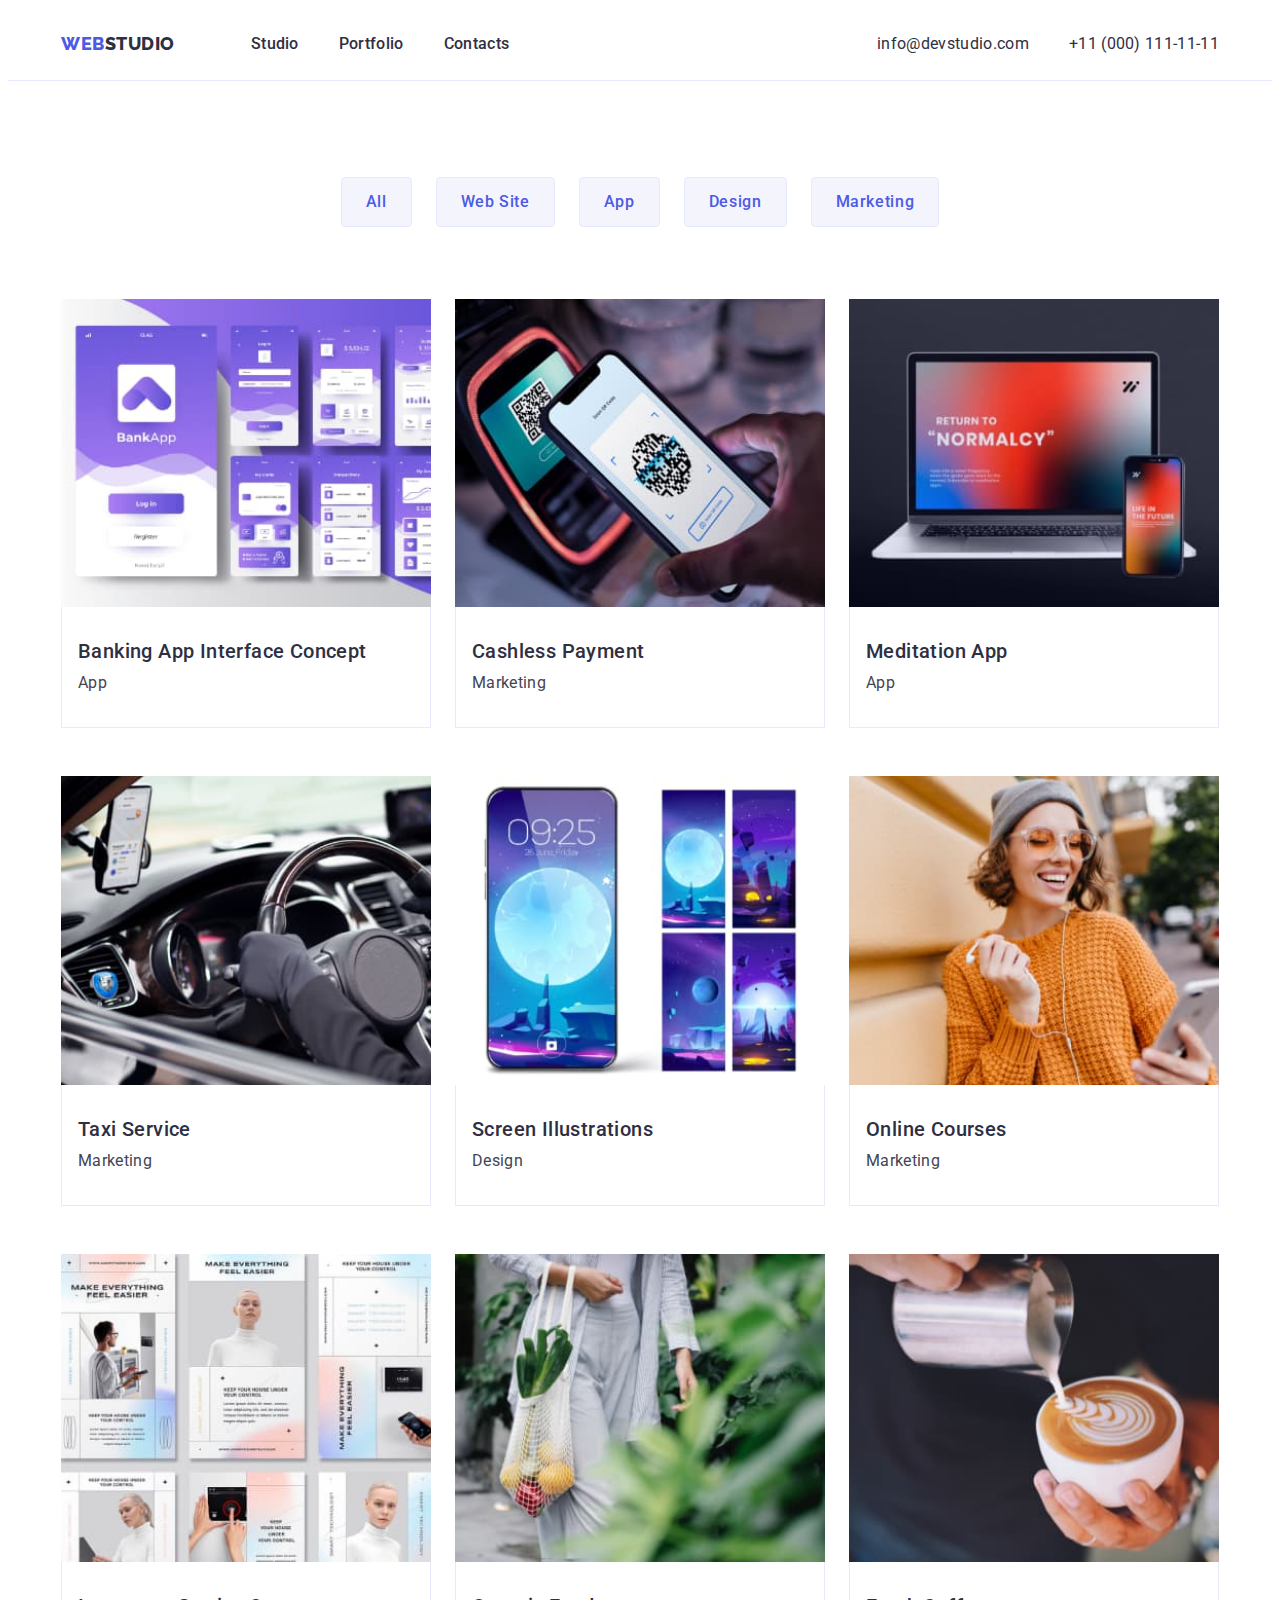
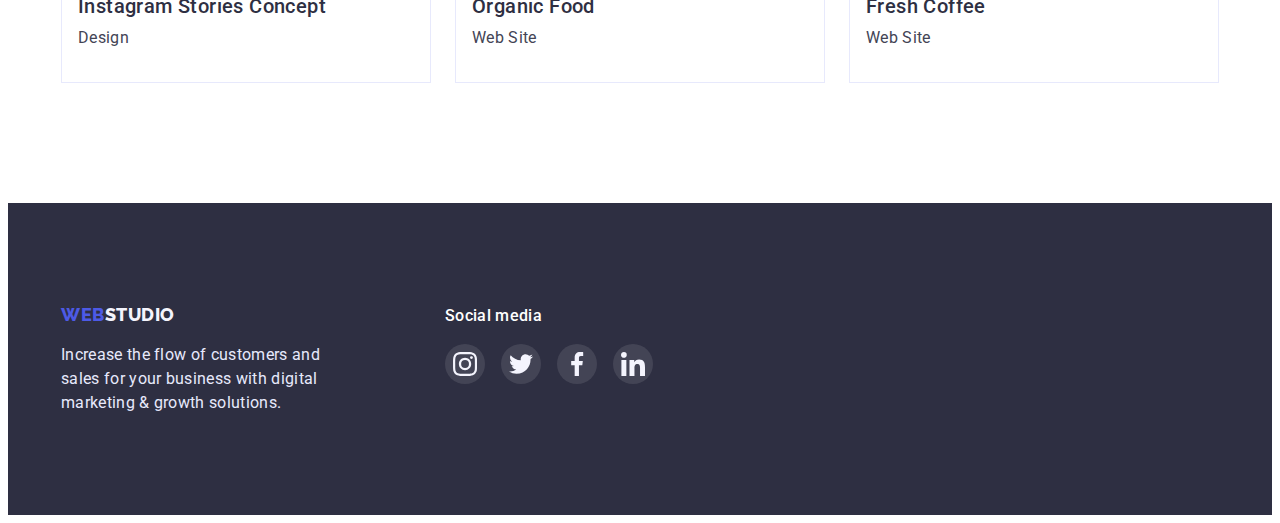
==== portfolio.html @ 4c7a58b6 "Initial commit" ====
<!DOCTYPE html>
<html lang="en">
  <head>
    <meta charset="UTF-8" />
    <meta http-equiv="X-UA-Compatible" content="IE=edge" />
    <meta name="viewport" content="width=device-width, initial-scale=1.0" />
    <title>Portfolio</title>
    <link
      href="https://fonts.googleapis.com/css2?family=Raleway:wght@800&family=Roboto:wght@400;500;700;900&display=swap"
      rel="stylesheet"
    />
    <link rel="stylesheet" href="css/styles.css" />
  </head>
  <body>
    <!--шапка-->
    <header class="page-header">
      <div class="container main-header">
        <nav class="navigation">
          <a class="logo" href="./index.html">
            Web<span class="logo-frst">Studio</span>
          </a>
          <ul class="site-nav list">
            <li class="item"><a href="./index.html" class="link">Studio</a></li>
            <li class="item">
              <a href="./portfolio.html" class="link">Portfolio</a>
            </li>
            <li class="item"><a href="" class="link">Contacts</a></li>
          </ul>
        </nav>
        <address>
          <ul class="inf-nav list">
            <li class="inf-list">
              <a class="nav-link" href="mailto:info@devstudio.com"
                >info@devstudio.com</a
              >
            </li>
            <li class="inf-list">
              <a class="nav-link" href="tel:+110001111111"
                >+11 (000) 111-11-11</a
              >
            </li>
          </ul>
        </address>
      </div>
    </header>

    <main>
      <!--кнопульки-->
      <section class="services">
        <div class="container">
          <h1 class="hidden">Portfolio</h1>
          <ul class="but-portf list">
            <li><button class="button-main" type="button">All</button></li>
            <li><button class="button-main" type="button">Web Site</button></li>
            <li><button class="button-main" type="button">App</button></li>
            <li><button class="button-main" type="button">Design</button></li>
            <li>
              <button class="button-main" type="button">Marketing</button>
            </li>
          </ul>
          <h2 class="services-title hidden">Services</h2>
          <ul class="services-list list">
            <li class="services-item">
              <a class="services-link" href="">
                <div class="services-item-box">
                  <img
                    src="./images/img21.jpg"
                    alt="App Interface"
                    width="360"
                    height="300"
                  />
                  <div class="services-item-wrap">
                    <h3>Banking App Interface Concept</h3>
                    <p>App</p>
                  </div>
                </div>
              </a>
            </li>
            <li class="services-item">
              <a class="services-link" href="">
                <div class="services-item-box">
                  <img
                    src="./images/img22.jpg"
                    alt="contactless payment"
                    width="360"
                    height="300"
                  />
                  <div class="services-item-wrap">
                    <h3>Cashless Payment</h3>
                    <p>Marketing</p>
                  </div>
                </div>
              </a>
            </li>
            <li class="services-item">
              <a class="services-link" href="">
                <div class="services-item-box">
                  <img
                    src="./images/img23.jpg"
                    alt="Lapptop and phone"
                    width="360"
                    height="300"
                  />
                  <div class="services-item-wrap">
                    <h3>Meditation App</h3>
                    <p>App</p>
                  </div>
                </div>
              </a>
            </li>
            <li class="services-item">
              <a class="services-link" href="">
                <div class="services-item-box">
                  <img
                    src="./images/img24.jpg"
                    alt="Taxi app"
                    width="360"
                    height="300"
                  />
                  <div class="services-item-wrap">
                    <h3>Taxi Service</h3>
                    <p>Marketing</p>
                  </div>
                </div>
              </a>
            </li>
            <li class="services-item">
              <a class="services-link" href="">
                <div class="services-item-box">
                  <img
                    src="./images/img25.jpg"
                    alt="Wallpapers"
                    width="360"
                    height="300"
                  />
                  <div class="services-item-wrap">
                    <h3>Screen Illustrations</h3>
                    <p>Design</p>
                  </div>
                </div>
              </a>
            </li>
            <li class="services-item">
              <a class="services-link" href="">
                <div class="services-item-box">
                  <img
                    src="./images/img26.jpg"
                    alt="Woman and phone"
                    width="360"
                    height="300"
                  />
                  <div class="services-item-wrap">
                    <h3>Online Courses</h3>
                    <p>Marketing</p>
                  </div>
                </div>
              </a>
            </li>
            <li class="services-item">
              <a class="services-link" href="">
                <div class="services-item-box">
                  <img
                    src="./images/img27.jpg"
                    alt="Instagram stories"
                    width="360"
                    height="300"
                  />
                  <div class="services-item-wrap">
                    <h3>Instagram Stories Concept</h3>
                    <p>Design</p>
                  </div>
                </div>
              </a>
            </li>
            <li class="services-item">
              <a class="services-link" href="">
                <div class="services-item-box">
                  <img
                    src="./images/img28.jpg"
                    alt="Purchase"
                    width="360"
                    height="300"
                  />
                  <div class="services-item-wrap">
                    <h3>Organic Food</h3>
                    <p>Web Site</p>
                  </div>
                </div>
              </a>
            </li>
            <li class="services-item">
              <a class="services-link" href="">
                <div class="services-item-box">
                  <img
                    src="./images/img29.jpg"
                    alt="Barista making coffee"
                    width="360"
                    height="300"
                  />
                  <div class="services-item-wrap">
                    <h3>Fresh Coffee</h3>
                    <p>Web Site</p>
                  </div>
                </div>
              </a>
            </li>
          </ul>
        </div>
      </section>
    </main>
    <!--footer-->
    <footer class="foot">
      <div class="container foot-container">
        <div class="logo-footer">
          <a class="logo" href="./index.html">
            Web<span class="logo-scnd">Studio</span>
          </a>
          <p class="last">
            Increase the flow of customers and sales for your business with
            digital marketing & growth solutions.
          </p>
        </div>
        <div class="footer-social">
          <p class="footer-title-soc">Social media</p>
          <ul class="footer-list-soc list">
            <li class="footer-soc-item">
              <a href="" class="footer-soc-link">
                <svg class="footer-soc-icon" width="24" height="24">
                  <use href="./images/icons.svg#icon-instagram"></use>
                </svg>
              </a>
            </li>
            <li class="footer-soc-item">
              <a href="" class="footer-soc-link">
                <svg class="footer-soc-icon" width="24" height="24">
                  <use href="./images/icons.svg#icon-twitter"></use>
                </svg>
              </a>
            </li>
            <li class="footer-soc-item">
              <a href="" class="footer-soc-link">
                <svg class="footer-soc-icon" width="24" height="24">
                  <use href="./images/icons.svg#icon-facebook"></use>
                </svg>
              </a>
            </li>
            <li class="footer-soc-item">
              <a href="" class="footer-soc-link">
                <svg class="footer-soc-icon" width="24" height="24">
                  <use href="./images/icons.svg#icon-linkedin"></use>
                </svg>
              </a>
            </li>
          </ul>
        </div>
      </div>
    </footer>
  </body>
</html>
---- css/styles.css ----
:root {
    --primary-text-color: #2E2F42; 
    --title-text-color: #434455;
    --aacent-color: #4D5AE5;
    --logo-seclast-color: #F4F4FD;
    --footer-text-color: #E7E9FC;
    --order-button-color: #FFFFFF;
    --hover-focus-color: #404BBF; 
    --l-grad: linear-gradient( rgba(46, 47, 66, 0.7), rgba(46, 47, 66, 0.7) 100% );
    --logo-cust: #8E8F99;
    --logo-dark-hover: #31D0AA;
}

body {
    font-family: 'Roboto', sans-serif;
    color:  var(--primary-text-color);
    background-color: white;
}
/*Цвет основного теста #2E2F42*/
/*Цвет вторичный теста #434455*/
/*лого #4D5AE5 и #2E2F42(верх)/#F4F4FD(низ)*/
/*белый #FFFFFF*/
/*подвал абзац #E7E9FC*/
.list {
    list-style: none;
    padding: 0;
    margin: 0;
}
.hidden {
  position: absolute;
  width: 1px;
  height: 1px;
  margin: -1px;
  border: 0;
  padding: 0;
  white-space: nowrap;
  clip-path: inset(100%);
  clip: rect(0 0 0 0);
  overflow: hidden;
}
a {
text-decoration: none;
}
/*------------logo----------*/
.logo {
font-family: 'Raleway', sans-serif;
font-weight: 800;
font-size: 18px;
line-height: 1.33;
letter-spacing: 0.03em;
text-transform: uppercase;
color: var(--aacent-color);
display: block;
}
.logo-frst {
    color: var(--primary-text-color);
}

.logo:hover,
.logo:focus {
    color: var(--hover-focus-color);
}
.logo-frst:hover,
.logo-frst:focus {
    color: var(--hover-focus-color);
}
.logo-scnd {
    color: var(--logo-seclast-color);
}
.logo-scnd:hover,
.logo-scnd:focus {
    color: var(--hover-focus-color);
}
/*------------header--------------------*/
.page-header {
border-bottom: 1px solid #E7E9FC;
}
.main-header {
display: flex;
align-items: center;
justify-content: space-between;

}
.navigation  {
    display: flex;
    align-items: center;
    
}

.site-nav {
display: flex;
margin-left: 76px;
}

.site-nav .link {

    font-weight: 500;
        font-size: 16px;
        line-height: 1.5;
        letter-spacing: 0.02em;
        color: var(--primary-text-color);
        display: block;
        padding-top: 24px;
        padding-bottom: 24px;
}
.site-nav .link:hover,
.site-nav .link:focus {
    color: var(--hover-focus-color);
}

.site-nav .item {
    margin-right: 40px;
}

.site-nav .item:last-child {
    margin-right: 0;
}

.inf-nav {
    display: flex;
    margin-left: auto;
}

.inf-nav .inf-list + .inf-list {
    margin-left: 40px;
}

.inf-nav .nav-link {
    color: var(--primary-text-color);
    font-style: normal;
    font-size: 16px;
        line-height: 1.5;
        letter-spacing: 0.02em;
}
.inf-nav .nav-link:hover,
.inf-nav .nav-link:focus {
    color: var(--hover-focus-color);
}


/*------------studio-------------------*/

.hero {

    text-align: center;
    
    margin-left: auto;
    margin-right: auto;

    padding-bottom: 188px;
        padding-top: 188px;
    
        height: 600px;
        max-width: 1440px;
    
        margin-left: auto;
        margin-right: auto;
    
        background-image: var(--l-grad), url('../images/hero.jpg'), url('../images/Dark-bg\ \(1\).jpg');
        background-color: var(--primary-text-color);
        background-size: cover;
        background-repeat: no-repeat;
        background-position: center;
    
        box-shadow: 0 4px 4px rgb(0 0 0 / 25%);
}


.hero-title {
font-weight: 700;
font-size: 56px;
line-height: 1.07;
letter-spacing: 0.02em;
color: var(--order-button-color);

padding-bottom: 0;

margin-top: 0;
margin-bottom: 48px;
margin-left: auto;
margin-right: auto;

width: 496px;

text-align: center;
}

/*преимущества*/
.features {
   padding-top: 120px;
    padding-bottom: 120px;
}

.features-list {
    display: flex;
}
.features-list .title,
 .services h3 {
    color: var(--primary-text-color);
font-weight: 500;
font-size: 20px;
line-height: 1.2;
letter-spacing: 0.02em;

margin-top: 0;
margin-bottom: 8px;
}


.features-list .part,
.services p {
font-size: 16px;
line-height: 1.5;
letter-spacing: 0.02em;
    color: var(--title-text-color);

    margin-top: 0;
    margin-bottom: 0;
   
}

.features .features-item+.features-item {
    margin-left: 24px;
}
.features-item:last-child {
    margin-right: 0;
}

.features-icon-area {
display: flex;
    justify-content: center;
    align-items: center;
    width: 264px;
    height: 112px;
    border-radius: 4px;
    background-color: var(--logo-seclast-color);
    margin-bottom: 8px;
}
.features-item-icon {
width: 60px;
height: 64px;
}



.functions { 
  
   padding-bottom: 120px;
   padding-top: 0;
}

.functions-list {
    display: flex;
    flex-wrap: wrap;
    column-gap: 24px;
}


.functions-list  li {
flex-basis: calc((100% - 48px) / 3);

}


.functions-title {
font-weight: 700;
font-size: 36px;
line-height: 1.11;
letter-spacing: 0.02em;
text-transform: capitalize;
text-align: center;

margin-top: 0; 
margin-bottom: 72px;
}

.functions-list img {
    display: block; 
    max-width: 100%;
    height: auto;
}
.team {
    background-color: var(--logo-seclast-color);
    padding-top: 120px;
    padding-bottom: 120px;
}

.team-title {
font-weight: 700;
    font-size: 36px;
    line-height: 1.11;
    letter-spacing: 0.02em;
    text-transform: capitalize;
    text-align: center;

    margin-top: 0;
    margin-bottom: 72px;
}
.team-cards {
   display: flex;
column-gap: 24px;
}

.cards {

    background-color: var(--order-button-color);
    flex-basis: calc((100% - 72px) / 4);
    box-shadow: 0px 1px 6px rgb(46 47 66 / 8%), 0px 1px 1px rgb(46 47 66 / 16%), 0px 2px 1px rgb(46 47 66 / 8%);
    border-radius: 0px 0px 4px 4px;
}


.card-frame {
    border: 1px solid var(--cornflower);
    border-top: hidden;
    border-radius: 0px 0px 4px 4px;
    padding: 32px 16px; 
}

.team-name {
    font-weight: 500;
        font-size: 20px;
        line-height: 1.2;
        letter-spacing: 0.02em;

        margin-bottom: 8px;
        margin-top: 0;
        text-align: center;
}

.team-prof {
    font-size: 16px;
        line-height: 1.5;
        letter-spacing: 0.02em;
        color: #434455; 

        margin-top: 0;
        margin-bottom: 8px;
        text-align: center;
        
}

.team-soc-list {
display: flex;
justify-content: center;
gap: 24px;

}

.team-soc-item {
width: 40px;
height: 40px;
}

.team-soc-link {
width: 100%;
height: 100%;
border-radius: 50%;
display: flex;
justify-content: center;
align-items: center;
background-color: var(--aacent-color);
}

.team-soc-link:is(:hover, :focus) {
    background-color: var(--hover-focus-color);
}

.team-soc-icon {
    fill: #F4F4FD;

}

.customers {
    padding-top: 130px;
    padding-bottom: 120px;
}

.customer-title {
    margin-top: 0;
        margin-bottom: 72px;
        color: var(--primary-text-color);
        font-weight: 700;
        font-size: 36px;
        line-height: 1.11;
        text-align: center;
        letter-spacing: 0.02em;
        text-transform: capitalize;
}

.customer-list {
    display: flex;
    justify-content: center;
    align-items: center;
    gap: 24px;
}

.customer-item {
width: 168px;
height: 88px;
}

.customer-list-icon {
    width: 100%;
    height: 100%;
   
    border: 1px solid var(--logo-cust);
    border-radius: 4px;

    display: flex;
    justify-content: center;
    align-items: center;
    color: var(--logo-cust);
}

.customer-icon {
fill: currentColor;
}

.customer-list-icon:is(:hover, :focus) {
    border-color: var(--hover-focus-color);
    color: var(--hover-focus-color);
}

/*button*/
.button {
    font-family: 'Roboto', sans-serif;
    color: var(--order-button-color);
    background-color: var(--aacent-color);
font-weight: 500;
font-size: 16px;
line-height: 1.5;
letter-spacing: 0.04em;
cursor: pointer;

border: none;
border-radius: 4px;
padding: 16px 32px;

}
.button:hover,
.button:focus {
    background-color: var(--hover-focus-color);
}
.button-active {
    font-family: 'Roboto', sans-serif;
    font-weight: 500;
        font-size: 16px;
        line-height: 1.5;
        letter-spacing: 0.04em;
        color: var(--order-button-color);
        background: var(--aacent-color);
        box-shadow: 0px 3px 1px rgba(0, 0, 0, 0.1), 0px 2px 1px rgba(0, 0, 0, 0.08), 0px 2px 2px rgba(0, 0, 0, 0.12);
            border-radius: 4px;
            cursor: pointer;
}
.button-main {
    font-family: 'Roboto', sans-serif;
    font-weight: 500;
        font-size: 16px;
        line-height: 1.5;
        letter-spacing: 0.04em;
        color: var(--aacent-color);
        background: var(--logo-seclast-color);
        cursor: pointer;
        text-align: center;
        padding: 12px 24px;  

         border: 1px solid #E7E9FC;
border-radius: 4px;
}

.button-main:hover,
.button-main:focus {
    color: var(--order-button-color);
    background-color: var(--aacent-color);
    box-shadow: 0px 3px 1px rgba(0, 0, 0, 0.1), 0px 2px 1px rgba(0, 0, 0, 0.08), 0px 2px 2px rgba(0, 0, 0, 0.12);
    border-radius: 4px;
}
/* ----------------footer---------------------------*/
.last {
    font-size: 16px;
        line-height: 1.5;
        letter-spacing: 0.02em;
        color: var(--footer-text-color);

       margin-bottom: 0;
       margin-top: 16;
       width: 264px;
       
}
.logo-footer {
   padding-top: 0;
    padding-bottom: 0;
   
}
.foot {
    background: var(--primary-text-color);
    padding-top: 100px;
    padding-bottom: 100px;
    
}
.container {
    margin-left: auto;
    margin-right: auto;
    width: 1158px;
    padding-left: 15px;
    padding-right: 15px;

}

.foot-container {
    display: flex;
   align-items: baseline;
}
.footer-social {
  
    margin-left: 120px;
}

.footer-title-soc {
    margin: 0 0 16px 0;
    font-weight: 500;
    font-size: 16px;
    color: var(--order-button-color);
    line-height: 1.5;
    letter-spacing: 0.02em;
}

.footer-list-soc {
    display: flex;
    gap: 16px;
}

.footer-soc-link {
    display: flex;
    justify-content: center;
    align-items: center;
    width: 40px;
    height: 40px;
    padding: 0;
    border-radius: 50%;
    background-color: rgba(255, 255, 255, 0.1);
    
}

.footer-soc-link:is(:hover, :focus) {
    background-color: var(--logo-dark-hover);
}


/*portf*/
.but-portf {
   
    display: flex;
    justify-content: center;
    margin-left: auto;
    margin-right: auto;
    margin-bottom: 72px;
    gap: 24px;

}

 .services {
    padding-top: 96px;
    padding-bottom: 120px;
 }

 .services-list {   
    display: flex;
    flex-wrap: wrap;
     
    
    column-gap: 24px;
    row-gap: 48px;
 }
/*
.services-item {
 width: calc((100%-48px)/3);
}
.services-item:not(:nth-child(3n)) {
  margin-right: 24px;
 }

*/

 .services-item {
    flex-basis: calc((100% - 48px) / 3);
    
 }

.services-link {
    display: block;
}

 .services-link:is(:hover, :focus) {
    border: #F4F4FD;
     border-top: none;
    box-shadow: 0px 1px 6px rgba(46, 47, 66, 0.08), 0px 1px 1px rgba(46, 47, 66, 0.16), 0px 2px 1px rgba(46, 47, 66, 0.08);
 }
 
 .services-item-wrap {
    border: 1px solid var(--footer-text-color);
    border-top: none;
    padding: 32px 16px;
    
 }

 .services-item img {
     display: block;
     width: 100%;
     height: auto;
 }
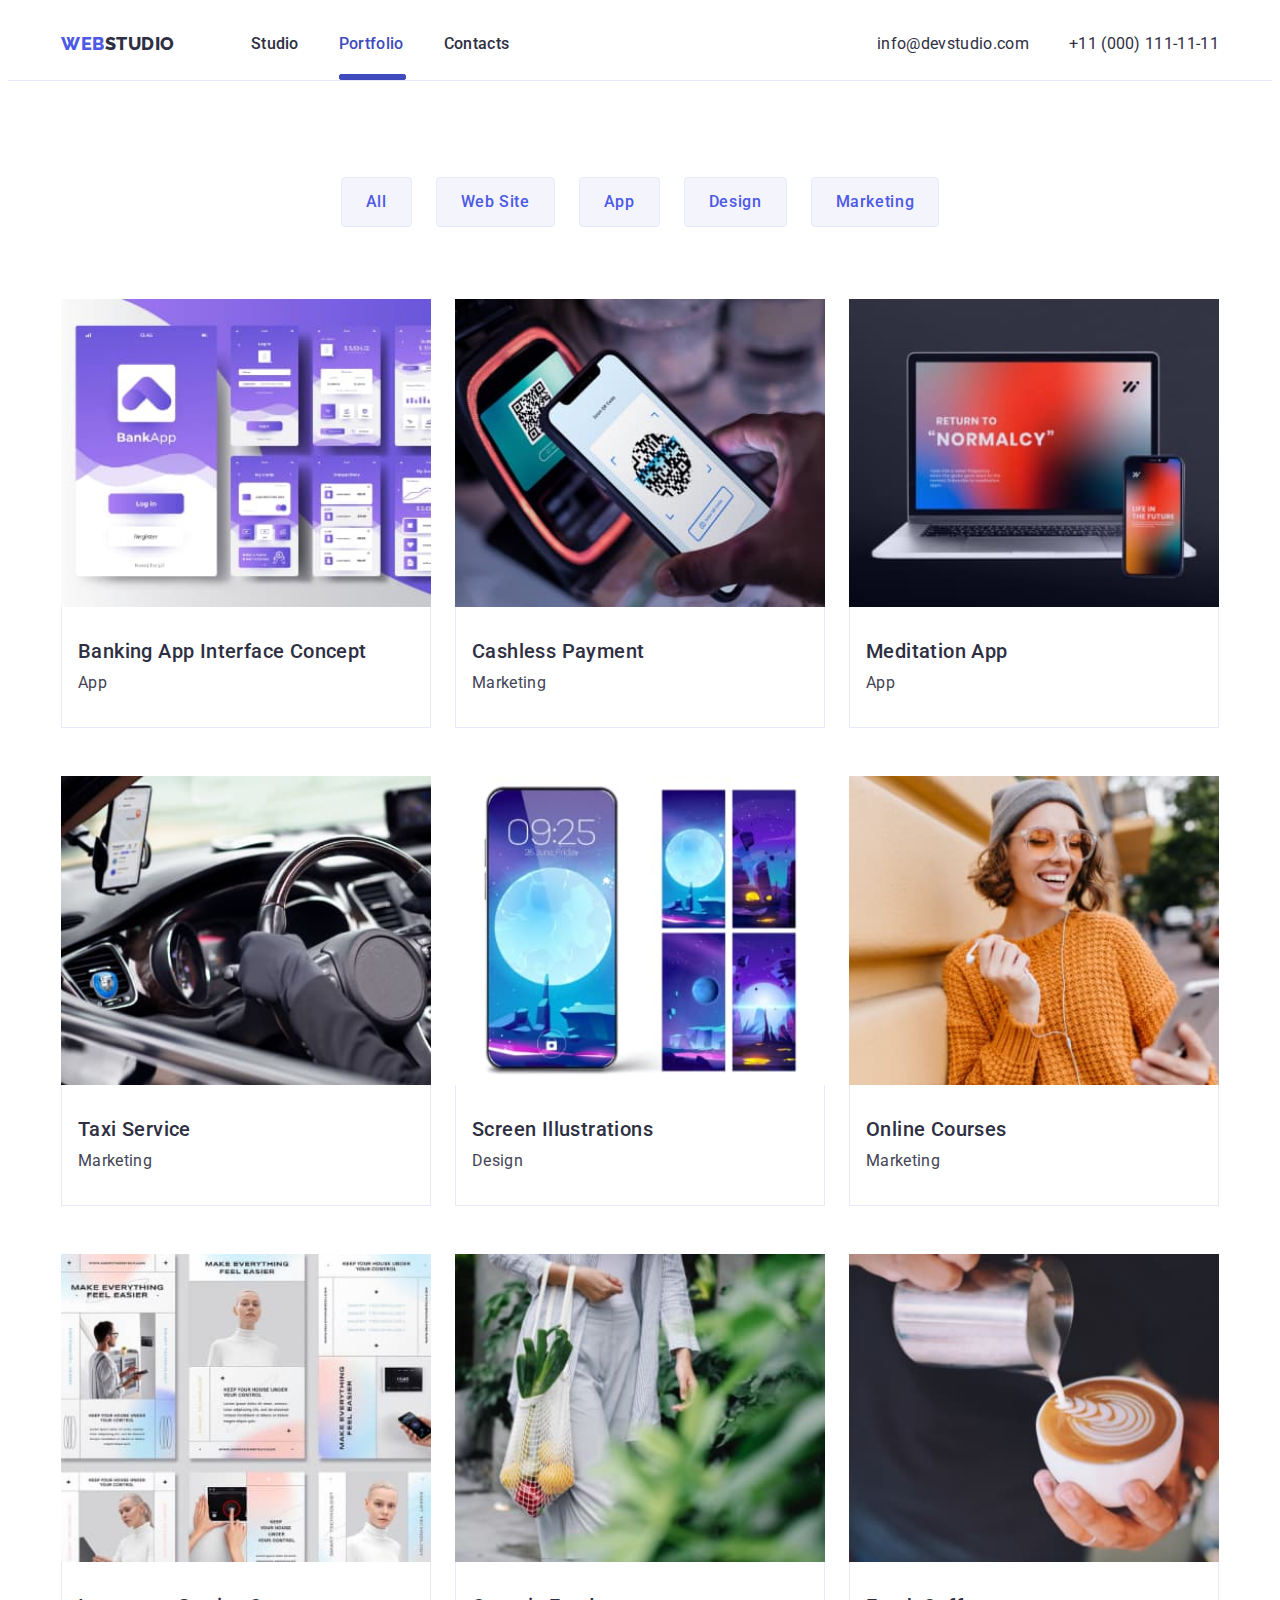
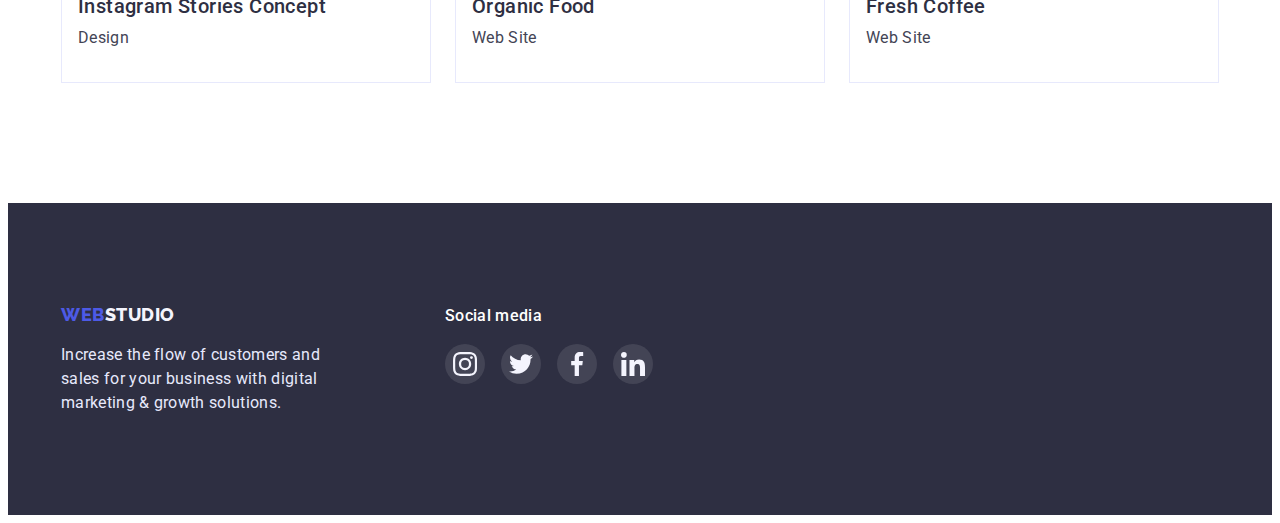
==== commit fcae62ec: "hw5work" ====
--- a/portfolio.html
+++ b/portfolio.html
@@ -16,13 +16,11 @@
     <header class="page-header">
       <div class="container main-header">
         <nav class="navigation">
-          <a class="logo" href="./index.html">
-            Web<span class="logo-frst">Studio</span>
-          </a>
+          <a class="logo" href="./index.html"> Web<span class="logo-frst">Studio</span> </a>
           <ul class="site-nav list">
             <li class="item"><a href="./index.html" class="link">Studio</a></li>
             <li class="item">
-              <a href="./portfolio.html" class="link">Portfolio</a>
+              <a href="./portfolio.html" class="link current">Portfolio</a>
             </li>
             <li class="item"><a href="" class="link">Contacts</a></li>
           </ul>
@@ -30,14 +28,10 @@
         <address>
           <ul class="inf-nav list">
             <li class="inf-list">
-              <a class="nav-link" href="mailto:info@devstudio.com"
-                >info@devstudio.com</a
-              >
+              <a class="nav-link" href="mailto:info@devstudio.com">info@devstudio.com</a>
             </li>
             <li class="inf-list">
-              <a class="nav-link" href="tel:+110001111111"
-                >+11 (000) 111-11-11</a
-              >
+              <a class="nav-link" href="tel:+110001111111">+11 (000) 111-11-11</a>
             </li>
           </ul>
         </address>
@@ -61,23 +55,24 @@
           <h2 class="services-title hidden">Services</h2>
           <ul class="services-list list">
             <li class="services-item">
-              <a class="services-link" href="">
-                <div class="services-item-box">
-                  <img
-                    src="./images/img21.jpg"
-                    alt="App Interface"
-                    width="360"
-                    height="300"
-                  />
-                  <div class="services-item-wrap">
-                    <h3>Banking App Interface Concept</h3>
-                    <p>App</p>
-                  </div>
-                </div>
-              </a>
-            </li>
-            <li class="services-item">
-              <a class="services-link" href="">
+              <a class="services-link" href="#">
+                <div class="services-item-box">
+                  <img src="./images/img21.jpg" alt="App Interface" width="360" height="300" />
+                  <div class="services-item-overlay">
+                    <p class="services-overlay-text">
+                      14 Stylish and User-Friendly App Design Concepts · Task Manager App · Calorie
+                      Tracker App · Exotic Fruit Ecommerce App · Cloud Storage App
+                    </p>
+                  </div>
+                </div>
+                <div class="services-item-wrap">
+                  <h3>Banking App Interface Concept</h3>
+                  <p>App</p>
+                </div>
+              </a>
+            </li>
+            <li class="services-item">
+              <a class="services-link" href="#">
                 <div class="services-item-box">
                   <img
                     src="./images/img22.jpg"
@@ -85,111 +80,123 @@
                     width="360"
                     height="300"
                   />
-                  <div class="services-item-wrap">
-                    <h3>Cashless Payment</h3>
-                    <p>Marketing</p>
-                  </div>
-                </div>
-              </a>
-            </li>
-            <li class="services-item">
-              <a class="services-link" href="">
-                <div class="services-item-box">
-                  <img
-                    src="./images/img23.jpg"
-                    alt="Lapptop and phone"
-                    width="360"
-                    height="300"
-                  />
-                  <div class="services-item-wrap">
-                    <h3>Meditation App</h3>
-                    <p>App</p>
-                  </div>
-                </div>
-              </a>
-            </li>
-            <li class="services-item">
-              <a class="services-link" href="">
-                <div class="services-item-box">
-                  <img
-                    src="./images/img24.jpg"
-                    alt="Taxi app"
-                    width="360"
-                    height="300"
-                  />
-                  <div class="services-item-wrap">
-                    <h3>Taxi Service</h3>
-                    <p>Marketing</p>
-                  </div>
-                </div>
-              </a>
-            </li>
-            <li class="services-item">
-              <a class="services-link" href="">
-                <div class="services-item-box">
-                  <img
-                    src="./images/img25.jpg"
-                    alt="Wallpapers"
-                    width="360"
-                    height="300"
-                  />
-                  <div class="services-item-wrap">
-                    <h3>Screen Illustrations</h3>
-                    <p>Design</p>
-                  </div>
-                </div>
-              </a>
-            </li>
-            <li class="services-item">
-              <a class="services-link" href="">
-                <div class="services-item-box">
-                  <img
-                    src="./images/img26.jpg"
-                    alt="Woman and phone"
-                    width="360"
-                    height="300"
-                  />
-                  <div class="services-item-wrap">
-                    <h3>Online Courses</h3>
-                    <p>Marketing</p>
-                  </div>
-                </div>
-              </a>
-            </li>
-            <li class="services-item">
-              <a class="services-link" href="">
-                <div class="services-item-box">
-                  <img
-                    src="./images/img27.jpg"
-                    alt="Instagram stories"
-                    width="360"
-                    height="300"
-                  />
-                  <div class="services-item-wrap">
-                    <h3>Instagram Stories Concept</h3>
-                    <p>Design</p>
-                  </div>
-                </div>
-              </a>
-            </li>
-            <li class="services-item">
-              <a class="services-link" href="">
-                <div class="services-item-box">
-                  <img
-                    src="./images/img28.jpg"
-                    alt="Purchase"
-                    width="360"
-                    height="300"
-                  />
-                  <div class="services-item-wrap">
-                    <h3>Organic Food</h3>
-                    <p>Web Site</p>
-                  </div>
-                </div>
-              </a>
-            </li>
-            <li class="services-item">
-              <a class="services-link" href="">
+                  <div class="services-item-overlay">
+                    <p class="services-overlay-text">
+                      14 Stylish and User-Friendly App Design Concepts · Task Manager App · Calorie
+                      Tracker App · Exotic Fruit Ecommerce App · Cloud Storage App
+                    </p>
+                  </div>
+                </div>
+                <div class="services-item-wrap">
+                  <h3>Cashless Payment</h3>
+                  <p>Marketing</p>
+                </div>
+              </a>
+            </li>
+            <li class="services-item">
+              <a class="services-link" href="#">
+                <div class="services-item-box">
+                  <img src="./images/img23.jpg" alt="Lapptop and phone" width="360" height="300" />
+                  <div class="services-item-overlay">
+                    <p class="services-overlay-text">
+                      14 Stylish and User-Friendly App Design Concepts · Task Manager App · Calorie
+                      Tracker App · Exotic Fruit Ecommerce App · Cloud Storage App
+                    </p>
+                  </div>
+                </div>
+                <div class="services-item-wrap">
+                  <h3>Meditation App</h3>
+                  <p>App</p>
+                </div>
+              </a>
+            </li>
+            <li class="services-item">
+              <a class="services-link" href="#">
+                <div class="services-item-box">
+                  <img src="./images/img24.jpg" alt="Taxi app" width="360" height="300" />
+                  <div class="services-item-overlay">
+                    <p class="services-overlay-text">
+                      14 Stylish and User-Friendly App Design Concepts · Task Manager App · Calorie
+                      Tracker App · Exotic Fruit Ecommerce App · Cloud Storage App
+                    </p>
+                  </div>
+                </div>
+                <div class="services-item-wrap">
+                  <h3>Taxi Service</h3>
+                  <p>Marketing</p>
+                </div>
+              </a>
+            </li>
+            <li class="services-item">
+              <a class="services-link" href="#">
+                <div class="services-item-box">
+                  <img src="./images/img25.jpg" alt="Wallpapers" width="360" height="300" />
+                  <div class="services-item-overlay">
+                    <p class="services-overlay-text">
+                      14 Stylish and User-Friendly App Design Concepts · Task Manager App · Calorie
+                      Tracker App · Exotic Fruit Ecommerce App · Cloud Storage App
+                    </p>
+                  </div>
+                </div>
+                <div class="services-item-wrap">
+                  <h3>Screen Illustrations</h3>
+                  <p>Design</p>
+                </div>
+              </a>
+            </li>
+            <li class="services-item">
+              <a class="services-link" href="#">
+                <div class="services-item-box">
+                  <img src="./images/img26.jpg" alt="Woman and phone" width="360" height="300" />
+                  <div class="services-item-overlay">
+                    <p class="services-overlay-text">
+                      14 Stylish and User-Friendly App Design Concepts · Task Manager App · Calorie
+                      Tracker App · Exotic Fruit Ecommerce App · Cloud Storage App
+                    </p>
+                  </div>
+                </div>
+                <div class="services-item-wrap">
+                  <h3>Online Courses</h3>
+                  <p>Marketing</p>
+                </div>
+              </a>
+            </li>
+            <li class="services-item">
+              <a class="services-link" href="#">
+                <div class="services-item-box">
+                  <img src="./images/img27.jpg" alt="Instagram stories" width="360" height="300" />
+                  <div class="services-item-overlay">
+                    <p class="services-overlay-text">
+                      14 Stylish and User-Friendly App Design Concepts · Task Manager App · Calorie
+                      Tracker App · Exotic Fruit Ecommerce App · Cloud Storage App
+                    </p>
+                  </div>
+                </div>
+                <div class="services-item-wrap">
+                  <h3>Instagram Stories Concept</h3>
+                  <p>Design</p>
+                </div>
+              </a>
+            </li>
+            <li class="services-item">
+              <a class="services-link" href="#">
+                <div class="services-item-box">
+                  <img src="./images/img28.jpg" alt="Purchase" width="360" height="300" />
+                  <div class="services-item-overlay">
+                    <p class="services-overlay-text">
+                      14 Stylish and User-Friendly App Design Concepts · Task Manager App · Calorie
+                      Tracker App · Exotic Fruit Ecommerce App · Cloud Storage App
+                    </p>
+                  </div>
+                </div>
+                <div class="services-item-wrap">
+                  <h3>Organic Food</h3>
+                  <p>Web Site</p>
+                </div>
+              </a>
+            </li>
+            <li class="services-item">
+              <a class="services-link" href="#">
                 <div class="services-item-box">
                   <img
                     src="./images/img29.jpg"
@@ -197,10 +204,16 @@
                     width="360"
                     height="300"
                   />
-                  <div class="services-item-wrap">
-                    <h3>Fresh Coffee</h3>
-                    <p>Web Site</p>
-                  </div>
+                  <div class="services-item-overlay">
+                    <p class="services-overlay-text">
+                      14 Stylish and User-Friendly App Design Concepts · Task Manager App · Calorie
+                      Tracker App · Exotic Fruit Ecommerce App · Cloud Storage App
+                    </p>
+                  </div>
+                </div>
+                <div class="services-item-wrap">
+                  <h3>Fresh Coffee</h3>
+                  <p>Web Site</p>
                 </div>
               </a>
             </li>
@@ -212,12 +225,10 @@
     <footer class="foot">
       <div class="container foot-container">
         <div class="logo-footer">
-          <a class="logo" href="./index.html">
-            Web<span class="logo-scnd">Studio</span>
-          </a>
+          <a class="logo" href="./index.html"> Web<span class="logo-scnd">Studio</span> </a>
           <p class="last">
-            Increase the flow of customers and sales for your business with
-            digital marketing & growth solutions.
+            Increase the flow of customers and sales for your business with digital marketing &
+            growth solutions.
           </p>
         </div>
         <div class="footer-social">
--- a/css/styles.css
+++ b/css/styles.css
@@ -1,20 +1,21 @@
 :root {
-    --primary-text-color: #2E2F42; 
-    --title-text-color: #434455;
-    --aacent-color: #4D5AE5;
-    --logo-seclast-color: #F4F4FD;
-    --footer-text-color: #E7E9FC;
-    --order-button-color: #FFFFFF;
-    --hover-focus-color: #404BBF; 
-    --l-grad: linear-gradient( rgba(46, 47, 66, 0.7), rgba(46, 47, 66, 0.7) 100% );
-    --logo-cust: #8E8F99;
-    --logo-dark-hover: #31D0AA;
+  --primary-text-color: #2e2f42;
+  --title-text-color: #434455;
+  --aacent-color: #4d5ae5;
+  --logo-seclast-color: #f4f4fd;
+  --footer-text-color: #e7e9fc;
+  --order-button-color: #ffffff;
+  --hover-focus-color: #404bbf;
+  --l-grad: linear-gradient(rgba(46, 47, 66, 0.7), rgba(46, 47, 66, 0.7) 100%);
+  --logo-cust: #8e8f99;
+  --logo-dark-hover: #31d0aa;
+  --backdrop-color: rgba(46, 47, 66, 0.4);
 }
 
 body {
-    font-family: 'Roboto', sans-serif;
-    color:  var(--primary-text-color);
-    background-color: white;
+  font-family: 'Roboto', sans-serif;
+  color: var(--primary-text-color);
+  background-color: white;
 }
 /*Цвет основного теста #2E2F42*/
 /*Цвет вторичный теста #434455*/
@@ -22,9 +23,9 @@
 /*белый #FFFFFF*/
 /*подвал абзац #E7E9FC*/
 .list {
-    list-style: none;
-    padding: 0;
-    margin: 0;
+  list-style: none;
+  padding: 0;
+  margin: 0;
 }
 .hidden {
   position: absolute;
@@ -39,541 +40,550 @@
   overflow: hidden;
 }
 a {
-text-decoration: none;
+  text-decoration: none;
 }
 /*------------logo----------*/
 .logo {
-font-family: 'Raleway', sans-serif;
-font-weight: 800;
-font-size: 18px;
-line-height: 1.33;
-letter-spacing: 0.03em;
-text-transform: uppercase;
-color: var(--aacent-color);
-display: block;
+  font-family: 'Raleway', sans-serif;
+  font-weight: 800;
+  font-size: 18px;
+  line-height: 1.33;
+  letter-spacing: 0.03em;
+  text-transform: uppercase;
+  color: var(--aacent-color);
+  display: block;
 }
 .logo-frst {
-    color: var(--primary-text-color);
+  color: var(--primary-text-color);
 }
 
 .logo:hover,
 .logo:focus {
-    color: var(--hover-focus-color);
+  color: var(--hover-focus-color);
+  transition-duration: 250ms;
+  transition-timing-function: cubic-bezier(0.4, 0, 0.2, 1);
 }
 .logo-frst:hover,
 .logo-frst:focus {
-    color: var(--hover-focus-color);
+  color: var(--hover-focus-color);
+  transition-duration: 250ms;
+  transition-timing-function: cubic-bezier(0.4, 0, 0.2, 1);
 }
 .logo-scnd {
-    color: var(--logo-seclast-color);
+  color: var(--logo-seclast-color);
 }
 .logo-scnd:hover,
 .logo-scnd:focus {
-    color: var(--hover-focus-color);
+  color: var(--hover-focus-color);
+  transition-duration: 250ms;
+  transition-timing-function: cubic-bezier(0.4, 0, 0.2, 1);
 }
 /*------------header--------------------*/
 .page-header {
-border-bottom: 1px solid #E7E9FC;
+  border-bottom: 1px solid #e7e9fc;
 }
 .main-header {
-display: flex;
-align-items: center;
-justify-content: space-between;
-
-}
-.navigation  {
-    display: flex;
-    align-items: center;
-    
+  display: flex;
+  align-items: center;
+  justify-content: space-between;
+}
+.navigation {
+  display: flex;
+  align-items: center;
 }
 
 .site-nav {
-display: flex;
-margin-left: 76px;
+  display: flex;
+  margin-left: 76px;
+  gap: 40px;
+  align-items: center;
 }
 
 .site-nav .link {
-
-    font-weight: 500;
-        font-size: 16px;
-        line-height: 1.5;
-        letter-spacing: 0.02em;
-        color: var(--primary-text-color);
-        display: block;
-        padding-top: 24px;
-        padding-bottom: 24px;
-}
+  font-weight: 500;
+  font-size: 16px;
+  line-height: 1.5;
+  letter-spacing: 0.02em;
+  color: var(--primary-text-color);
+  display: block;
+  padding-top: 24px;
+  padding-bottom: 24px;
+}
+
+.link.current {
+  position: relative;
+  color: var(--hover-focus-color);
+}
+.link.current::after {
+  content: '';
+  display: block;
+  position: absolute;
+
+  width: 100%;
+  height: 4px;
+  border: 1px solid var(--hover-focus-color);
+  border-radius: 2px;
+  background-color: var(--hover-focus-color);
+
+  left: 0;
+  bottom: 0;
+
+  transition: opacity 250ms cubic-bezier(0.4, 0, 0.2, 1);
+}
+
 .site-nav .link:hover,
 .site-nav .link:focus {
-    color: var(--hover-focus-color);
-}
-
-.site-nav .item {
-    margin-right: 40px;
-}
-
-.site-nav .item:last-child {
-    margin-right: 0;
+  color: var(--hover-focus-color);
+  transition-duration: 250ms;
+  transition-timing-function: cubic-bezier(0.4, 0, 0.2, 1);
 }
 
 .inf-nav {
-    display: flex;
-    margin-left: auto;
+  display: flex;
+  margin-left: auto;
 }
 
 .inf-nav .inf-list + .inf-list {
-    margin-left: 40px;
+  margin-left: 40px;
 }
 
 .inf-nav .nav-link {
-    color: var(--primary-text-color);
-    font-style: normal;
-    font-size: 16px;
-        line-height: 1.5;
-        letter-spacing: 0.02em;
+  color: var(--primary-text-color);
+  font-style: normal;
+  font-size: 16px;
+  line-height: 1.5;
+  letter-spacing: 0.02em;
 }
 .inf-nav .nav-link:hover,
 .inf-nav .nav-link:focus {
-    color: var(--hover-focus-color);
-}
-
+  color: var(--hover-focus-color);
+  transition-duration: 250ms;
+  transition-timing-function: cubic-bezier(0.4, 0, 0.2, 1);
+}
 
 /*------------studio-------------------*/
 
 .hero {
-
-    text-align: center;
-    
-    margin-left: auto;
-    margin-right: auto;
-
-    padding-bottom: 188px;
-        padding-top: 188px;
-    
-        height: 600px;
-        max-width: 1440px;
-    
-        margin-left: auto;
-        margin-right: auto;
-    
-        background-image: var(--l-grad), url('../images/hero.jpg'), url('../images/Dark-bg\ \(1\).jpg');
-        background-color: var(--primary-text-color);
-        background-size: cover;
-        background-repeat: no-repeat;
-        background-position: center;
-    
-        box-shadow: 0 4px 4px rgb(0 0 0 / 25%);
-}
-
+  text-align: center;
+
+  margin-left: auto;
+  margin-right: auto;
+
+  padding-bottom: 188px;
+  padding-top: 188px;
+
+  height: 600px;
+  max-width: 1440px;
+
+  margin-left: auto;
+  margin-right: auto;
+
+  background-image: var(--l-grad), url('../images/hero.jpg'), url('../images/Dark-bg\ \(1\).jpg');
+  background-color: var(--primary-text-color);
+  background-size: cover;
+  background-repeat: no-repeat;
+  background-position: center;
+
+  box-shadow: 0 4px 4px rgb(0 0 0 / 25%);
+}
 
 .hero-title {
-font-weight: 700;
-font-size: 56px;
-line-height: 1.07;
-letter-spacing: 0.02em;
-color: var(--order-button-color);
-
-padding-bottom: 0;
-
-margin-top: 0;
-margin-bottom: 48px;
-margin-left: auto;
-margin-right: auto;
-
-width: 496px;
-
-text-align: center;
+  font-weight: 700;
+  font-size: 56px;
+  line-height: 1.07;
+  letter-spacing: 0.02em;
+  color: var(--order-button-color);
+
+  padding-bottom: 0;
+
+  margin-top: 0;
+  margin-bottom: 48px;
+  margin-left: auto;
+  margin-right: auto;
+
+  width: 496px;
+
+  text-align: center;
 }
 
 /*преимущества*/
 .features {
-   padding-top: 120px;
-    padding-bottom: 120px;
+  padding-top: 120px;
+  padding-bottom: 120px;
 }
 
 .features-list {
-    display: flex;
+  display: flex;
 }
 .features-list .title,
- .services h3 {
-    color: var(--primary-text-color);
-font-weight: 500;
-font-size: 20px;
-line-height: 1.2;
-letter-spacing: 0.02em;
-
-margin-top: 0;
-margin-bottom: 8px;
-}
-
+.services h3 {
+  color: var(--primary-text-color);
+  font-weight: 500;
+  font-size: 20px;
+  line-height: 1.2;
+  letter-spacing: 0.02em;
+
+  margin-top: 0;
+  margin-bottom: 8px;
+}
 
 .features-list .part,
 .services p {
-font-size: 16px;
-line-height: 1.5;
-letter-spacing: 0.02em;
-    color: var(--title-text-color);
-
-    margin-top: 0;
-    margin-bottom: 0;
-   
-}
-
-.features .features-item+.features-item {
-    margin-left: 24px;
+  font-size: 16px;
+  line-height: 1.5;
+  letter-spacing: 0.02em;
+  color: var(--title-text-color);
+
+  margin-top: 0;
+  margin-bottom: 0;
+}
+
+.features .features-item + .features-item {
+  margin-left: 24px;
 }
 .features-item:last-child {
-    margin-right: 0;
+  margin-right: 0;
 }
 
 .features-icon-area {
-display: flex;
-    justify-content: center;
-    align-items: center;
-    width: 264px;
-    height: 112px;
-    border-radius: 4px;
-    background-color: var(--logo-seclast-color);
-    margin-bottom: 8px;
+  display: flex;
+  justify-content: center;
+  align-items: center;
+  width: 264px;
+  height: 112px;
+  border-radius: 4px;
+  background-color: var(--logo-seclast-color);
+  margin-bottom: 8px;
 }
 .features-item-icon {
-width: 60px;
-height: 64px;
-}
-
-
-
-.functions { 
-  
-   padding-bottom: 120px;
-   padding-top: 0;
+  width: 60px;
+  height: 64px;
+}
+
+.functions {
+  padding-bottom: 120px;
+  padding-top: 0;
 }
 
 .functions-list {
-    display: flex;
-    flex-wrap: wrap;
-    column-gap: 24px;
-}
-
-
-.functions-list  li {
-flex-basis: calc((100% - 48px) / 3);
-
-}
-
+  display: flex;
+  flex-wrap: wrap;
+  column-gap: 24px;
+}
+
+.functions-list li {
+  flex-basis: calc((100% - 48px) / 3);
+}
 
 .functions-title {
-font-weight: 700;
-font-size: 36px;
-line-height: 1.11;
-letter-spacing: 0.02em;
-text-transform: capitalize;
-text-align: center;
-
-margin-top: 0; 
-margin-bottom: 72px;
+  font-weight: 700;
+  font-size: 36px;
+  line-height: 1.11;
+  letter-spacing: 0.02em;
+  text-transform: capitalize;
+  text-align: center;
+
+  margin-top: 0;
+  margin-bottom: 72px;
 }
 
 .functions-list img {
-    display: block; 
-    max-width: 100%;
-    height: auto;
+  display: block;
+  max-width: 100%;
+  height: auto;
 }
 .team {
-    background-color: var(--logo-seclast-color);
-    padding-top: 120px;
-    padding-bottom: 120px;
+  background-color: var(--logo-seclast-color);
+  padding-top: 120px;
+  padding-bottom: 120px;
 }
 
 .team-title {
-font-weight: 700;
-    font-size: 36px;
-    line-height: 1.11;
-    letter-spacing: 0.02em;
-    text-transform: capitalize;
-    text-align: center;
-
-    margin-top: 0;
-    margin-bottom: 72px;
+  font-weight: 700;
+  font-size: 36px;
+  line-height: 1.11;
+  letter-spacing: 0.02em;
+  text-transform: capitalize;
+  text-align: center;
+
+  margin-top: 0;
+  margin-bottom: 72px;
 }
 .team-cards {
-   display: flex;
-column-gap: 24px;
+  display: flex;
+  column-gap: 24px;
 }
 
 .cards {
-
-    background-color: var(--order-button-color);
-    flex-basis: calc((100% - 72px) / 4);
-    box-shadow: 0px 1px 6px rgb(46 47 66 / 8%), 0px 1px 1px rgb(46 47 66 / 16%), 0px 2px 1px rgb(46 47 66 / 8%);
-    border-radius: 0px 0px 4px 4px;
-}
-
+  background-color: var(--order-button-color);
+  flex-basis: calc((100% - 72px) / 4);
+  box-shadow: 0px 1px 6px rgb(46 47 66 / 8%), 0px 1px 1px rgb(46 47 66 / 16%),
+    0px 2px 1px rgb(46 47 66 / 8%);
+  border-radius: 0px 0px 4px 4px;
+}
 
 .card-frame {
-    border: 1px solid var(--cornflower);
-    border-top: hidden;
-    border-radius: 0px 0px 4px 4px;
-    padding: 32px 16px; 
+  border: 1px solid var(--cornflower);
+  border-top: hidden;
+  border-radius: 0px 0px 4px 4px;
+  padding: 32px 16px;
 }
 
 .team-name {
-    font-weight: 500;
-        font-size: 20px;
-        line-height: 1.2;
-        letter-spacing: 0.02em;
-
-        margin-bottom: 8px;
-        margin-top: 0;
-        text-align: center;
+  font-weight: 500;
+  font-size: 20px;
+  line-height: 1.2;
+  letter-spacing: 0.02em;
+
+  margin-bottom: 8px;
+  margin-top: 0;
+  text-align: center;
 }
 
 .team-prof {
-    font-size: 16px;
-        line-height: 1.5;
-        letter-spacing: 0.02em;
-        color: #434455; 
-
-        margin-top: 0;
-        margin-bottom: 8px;
-        text-align: center;
-        
+  font-size: 16px;
+  line-height: 1.5;
+  letter-spacing: 0.02em;
+  color: #434455;
+
+  margin-top: 0;
+  margin-bottom: 8px;
+  text-align: center;
 }
 
 .team-soc-list {
-display: flex;
-justify-content: center;
-gap: 24px;
-
+  display: flex;
+  justify-content: center;
+  gap: 24px;
 }
 
 .team-soc-item {
-width: 40px;
-height: 40px;
+  width: 40px;
+  height: 40px;
 }
 
 .team-soc-link {
-width: 100%;
-height: 100%;
-border-radius: 50%;
-display: flex;
-justify-content: center;
-align-items: center;
-background-color: var(--aacent-color);
+  width: 100%;
+  height: 100%;
+  border-radius: 50%;
+  display: flex;
+  justify-content: center;
+  align-items: center;
+  background-color: var(--aacent-color);
 }
 
 .team-soc-link:is(:hover, :focus) {
-    background-color: var(--hover-focus-color);
+  background-color: var(--hover-focus-color);
+  transition-duration: 250ms;
+  transition-timing-function: cubic-bezier(0.4, 0, 0.2, 1);
 }
 
 .team-soc-icon {
-    fill: #F4F4FD;
-
+  fill: #f4f4fd;
 }
 
 .customers {
-    padding-top: 130px;
-    padding-bottom: 120px;
+  padding-top: 130px;
+  padding-bottom: 120px;
 }
 
 .customer-title {
-    margin-top: 0;
-        margin-bottom: 72px;
-        color: var(--primary-text-color);
-        font-weight: 700;
-        font-size: 36px;
-        line-height: 1.11;
-        text-align: center;
-        letter-spacing: 0.02em;
-        text-transform: capitalize;
+  margin-top: 0;
+  margin-bottom: 72px;
+  color: var(--primary-text-color);
+  font-weight: 700;
+  font-size: 36px;
+  line-height: 1.11;
+  text-align: center;
+  letter-spacing: 0.02em;
+  text-transform: capitalize;
 }
 
 .customer-list {
-    display: flex;
-    justify-content: center;
-    align-items: center;
-    gap: 24px;
+  display: flex;
+  justify-content: center;
+  align-items: center;
+  gap: 24px;
 }
 
 .customer-item {
-width: 168px;
-height: 88px;
+  width: 168px;
+  height: 88px;
 }
 
 .customer-list-icon {
-    width: 100%;
-    height: 100%;
-   
-    border: 1px solid var(--logo-cust);
-    border-radius: 4px;
-
-    display: flex;
-    justify-content: center;
-    align-items: center;
-    color: var(--logo-cust);
+  width: 100%;
+  height: 100%;
+
+  border: 1px solid var(--logo-cust);
+  border-radius: 4px;
+
+  display: flex;
+  justify-content: center;
+  align-items: center;
+  color: var(--logo-cust);
 }
 
 .customer-icon {
-fill: currentColor;
+  fill: currentColor;
 }
 
 .customer-list-icon:is(:hover, :focus) {
-    border-color: var(--hover-focus-color);
-    color: var(--hover-focus-color);
+  border-color: var(--hover-focus-color);
+  color: var(--hover-focus-color);
+  transition-duration: 250ms;
+  transition-timing-function: cubic-bezier(0.4, 0, 0.2, 1);
 }
 
 /*button*/
 .button {
-    font-family: 'Roboto', sans-serif;
-    color: var(--order-button-color);
-    background-color: var(--aacent-color);
-font-weight: 500;
-font-size: 16px;
-line-height: 1.5;
-letter-spacing: 0.04em;
-cursor: pointer;
-
-border: none;
-border-radius: 4px;
-padding: 16px 32px;
-
+  font-family: 'Roboto', sans-serif;
+  color: var(--order-button-color);
+  background-color: var(--aacent-color);
+  font-weight: 500;
+  font-size: 16px;
+  line-height: 1.5;
+  letter-spacing: 0.04em;
+  cursor: pointer;
+
+  border: none;
+  border-radius: 4px;
+  padding: 16px 32px;
 }
 .button:hover,
 .button:focus {
-    background-color: var(--hover-focus-color);
+  background-color: var(--hover-focus-color);
+  transition-duration: 250ms;
+  transition-timing-function: cubic-bezier(0.4, 0, 0.2, 1);
 }
 .button-active {
-    font-family: 'Roboto', sans-serif;
-    font-weight: 500;
-        font-size: 16px;
-        line-height: 1.5;
-        letter-spacing: 0.04em;
-        color: var(--order-button-color);
-        background: var(--aacent-color);
-        box-shadow: 0px 3px 1px rgba(0, 0, 0, 0.1), 0px 2px 1px rgba(0, 0, 0, 0.08), 0px 2px 2px rgba(0, 0, 0, 0.12);
-            border-radius: 4px;
-            cursor: pointer;
+  font-family: 'Roboto', sans-serif;
+  font-weight: 500;
+  font-size: 16px;
+  line-height: 1.5;
+  letter-spacing: 0.04em;
+  color: var(--order-button-color);
+  background: var(--aacent-color);
+  box-shadow: 0px 3px 1px rgba(0, 0, 0, 0.1), 0px 2px 1px rgba(0, 0, 0, 0.08),
+    0px 2px 2px rgba(0, 0, 0, 0.12);
+  border-radius: 4px;
+  cursor: pointer;
 }
 .button-main {
-    font-family: 'Roboto', sans-serif;
-    font-weight: 500;
-        font-size: 16px;
-        line-height: 1.5;
-        letter-spacing: 0.04em;
-        color: var(--aacent-color);
-        background: var(--logo-seclast-color);
-        cursor: pointer;
-        text-align: center;
-        padding: 12px 24px;  
-
-         border: 1px solid #E7E9FC;
-border-radius: 4px;
+  font-family: 'Roboto', sans-serif;
+  font-weight: 500;
+  font-size: 16px;
+  line-height: 1.5;
+  letter-spacing: 0.04em;
+  color: var(--aacent-color);
+  background: var(--logo-seclast-color);
+  cursor: pointer;
+  text-align: center;
+  padding: 12px 24px;
+
+  border: 1px solid #e7e9fc;
+  border-radius: 4px;
 }
 
 .button-main:hover,
 .button-main:focus {
-    color: var(--order-button-color);
-    background-color: var(--aacent-color);
-    box-shadow: 0px 3px 1px rgba(0, 0, 0, 0.1), 0px 2px 1px rgba(0, 0, 0, 0.08), 0px 2px 2px rgba(0, 0, 0, 0.12);
-    border-radius: 4px;
+  color: var(--order-button-color);
+  background-color: var(--aacent-color);
+  box-shadow: 0px 3px 1px rgba(0, 0, 0, 0.1), 0px 2px 1px rgba(0, 0, 0, 0.08),
+    0px 2px 2px rgba(0, 0, 0, 0.12);
+  border-radius: 4px;
+  transition-duration: 250ms;
+  transition-timing-function: cubic-bezier(0.4, 0, 0.2, 1);
 }
 /* ----------------footer---------------------------*/
 .last {
-    font-size: 16px;
-        line-height: 1.5;
-        letter-spacing: 0.02em;
-        color: var(--footer-text-color);
-
-       margin-bottom: 0;
-       margin-top: 16;
-       width: 264px;
-       
+  font-size: 16px;
+  line-height: 1.5;
+  letter-spacing: 0.02em;
+  color: var(--footer-text-color);
+
+  margin-bottom: 0;
+  margin-top: 16;
+  width: 264px;
 }
 .logo-footer {
-   padding-top: 0;
-    padding-bottom: 0;
-   
+  padding-top: 0;
+  padding-bottom: 0;
 }
 .foot {
-    background: var(--primary-text-color);
-    padding-top: 100px;
-    padding-bottom: 100px;
-    
+  background: var(--primary-text-color);
+  padding-top: 100px;
+  padding-bottom: 100px;
 }
 .container {
-    margin-left: auto;
-    margin-right: auto;
-    width: 1158px;
-    padding-left: 15px;
-    padding-right: 15px;
-
+  margin-left: auto;
+  margin-right: auto;
+  width: 1158px;
+  padding-left: 15px;
+  padding-right: 15px;
 }
 
 .foot-container {
-    display: flex;
-   align-items: baseline;
+  display: flex;
+  align-items: baseline;
 }
 .footer-social {
-  
-    margin-left: 120px;
+  margin-left: 120px;
 }
 
 .footer-title-soc {
-    margin: 0 0 16px 0;
-    font-weight: 500;
-    font-size: 16px;
-    color: var(--order-button-color);
-    line-height: 1.5;
-    letter-spacing: 0.02em;
+  margin: 0 0 16px 0;
+  font-weight: 500;
+  font-size: 16px;
+  color: var(--order-button-color);
+  line-height: 1.5;
+  letter-spacing: 0.02em;
 }
 
 .footer-list-soc {
-    display: flex;
-    gap: 16px;
+  display: flex;
+  gap: 16px;
 }
 
 .footer-soc-link {
-    display: flex;
-    justify-content: center;
-    align-items: center;
-    width: 40px;
-    height: 40px;
-    padding: 0;
-    border-radius: 50%;
-    background-color: rgba(255, 255, 255, 0.1);
-    
+  display: flex;
+  justify-content: center;
+  align-items: center;
+  width: 40px;
+  height: 40px;
+  padding: 0;
+  border-radius: 50%;
+  background-color: rgba(255, 255, 255, 0.1);
 }
 
 .footer-soc-link:is(:hover, :focus) {
-    background-color: var(--logo-dark-hover);
-}
-
+  background-color: var(--logo-dark-hover);
+  transition-duration: 250ms;
+  transition-timing-function: cubic-bezier(0.4, 0, 0.2, 1);
+}
 
 /*portf*/
 .but-portf {
-   
-    display: flex;
-    justify-content: center;
-    margin-left: auto;
-    margin-right: auto;
-    margin-bottom: 72px;
-    gap: 24px;
-
-}
-
- .services {
-    padding-top: 96px;
-    padding-bottom: 120px;
- }
-
- .services-list {   
-    display: flex;
-    flex-wrap: wrap;
-     
-    
-    column-gap: 24px;
-    row-gap: 48px;
- }
+  display: flex;
+  justify-content: center;
+  margin-left: auto;
+  margin-right: auto;
+  margin-bottom: 72px;
+  gap: 24px;
+}
+
+.services {
+  padding-top: 96px;
+  padding-bottom: 120px;
+}
+
+.services-list {
+  display: flex;
+  flex-wrap: wrap;
+
+  column-gap: 24px;
+  row-gap: 48px;
+}
 /*
 .services-item {
  width: calc((100%-48px)/3);
@@ -584,32 +594,116 @@
 
 */
 
- .services-item {
-    flex-basis: calc((100% - 48px) / 3);
-    
- }
+.services-item {
+  flex-basis: calc((100% - 48px) / 3);
+}
 
 .services-link {
-    display: block;
-}
-
- .services-link:is(:hover, :focus) {
-    border: #F4F4FD;
-     border-top: none;
-    box-shadow: 0px 1px 6px rgba(46, 47, 66, 0.08), 0px 1px 1px rgba(46, 47, 66, 0.16), 0px 2px 1px rgba(46, 47, 66, 0.08);
- }
- 
- .services-item-wrap {
-    border: 1px solid var(--footer-text-color);
-    border-top: none;
-    padding: 32px 16px;
-    
- }
-
- .services-item img {
-     display: block;
-     width: 100%;
-     height: auto;
- }
- 
- +  display: block;
+}
+
+.services-link:is(:hover, :focus) {
+  border: #f4f4fd;
+  border-top: none;
+  box-shadow: 0px 1px 6px rgba(46, 47, 66, 0.08), 0px 1px 1px rgba(46, 47, 66, 0.16),
+    0px 2px 1px rgba(46, 47, 66, 0.08);
+  transition-duration: 250ms;
+  transition-timing-function: cubic-bezier(0.4, 0, 0.2, 1);
+}
+
+.services-item-wrap {
+  border: 1px solid var(--footer-text-color);
+  border-top: none;
+  padding: 32px 16px;
+}
+
+.services-item img {
+  display: block;
+  width: 100%;
+  height: auto;
+}
+
+.services-item-box {
+  position: relative;
+  overflow: hidden;
+}
+
+.services-link .services-overlay-text {
+  font-size: 16px;
+  line-height: 1.5;
+  letter-spacing: 0.02em;
+
+  padding-top: 40px;
+  padding-left: 32px;
+  padding-right: 32px;
+  overflow: hidden;
+
+  color: var(--logo-seclast-color);
+  background-color: var(--aacent-color);
+  background-blend-mode: soft-light;
+  mix-blend-mode: normal;
+
+  position: absolute;
+  left: 0;
+  top: 0;
+  height: 100%;
+
+  transform: translate(0, 100%);
+  transition: transform 250ms cubic-bezier(0.4, 0, 0.2, 1);
+  overflow: auto;
+}
+
+.services-link:hover .services-overlay-text,
+.services-link:focus .services-overlay-text {
+  transform: translate(0, 0);
+}
+
+.backdrop {
+  position: fixed;
+  top: 0;
+  width: 100%;
+  height: 100%;
+  background-color: var(--backdrop-color);
+  transition: opasity 250ms cubic-bezier(0.4, 0, 0.2, 1);
+}
+
+.modal {
+  width: 408px;
+  min-height: 576px;
+  background-color: var(--order-button-color);
+  box-shadow: 0px 1px 1px rgba(0, 0, 0, 0.14), 0px 1px 3px rgba(0, 0, 0, 0.12),
+    0px 2px 1px rgba(0, 0, 0, 0.2);
+  border-radius: 4px;
+
+  padding: 24px;
+
+  position: absolute;
+  top: 50%;
+  left: 50%;
+  transform: translate(-50%, -50%) scale(1);
+  transition: transform 250ms cubic-bezier(0.4, 0, 0.2, 1);
+}
+
+.backdrop.is-hidden .modal {
+  transform: translate(-50%, -50%) scale(0);
+}
+
+.modal-close {
+  width: 24px;
+  height: 24px;
+  border: 1px solid var(--primary-text-color);
+  background-color: var(--footer-text-color);
+  border-radius: 50%;
+
+  display: flex;
+  align-items: center;
+  justify-content: center;
+  margin-left: auto;
+  padding: 0;
+}
+
+.is-hidden {
+  opacity: 0;
+  visibility: hidden;
+  pointer-events: none;
+}
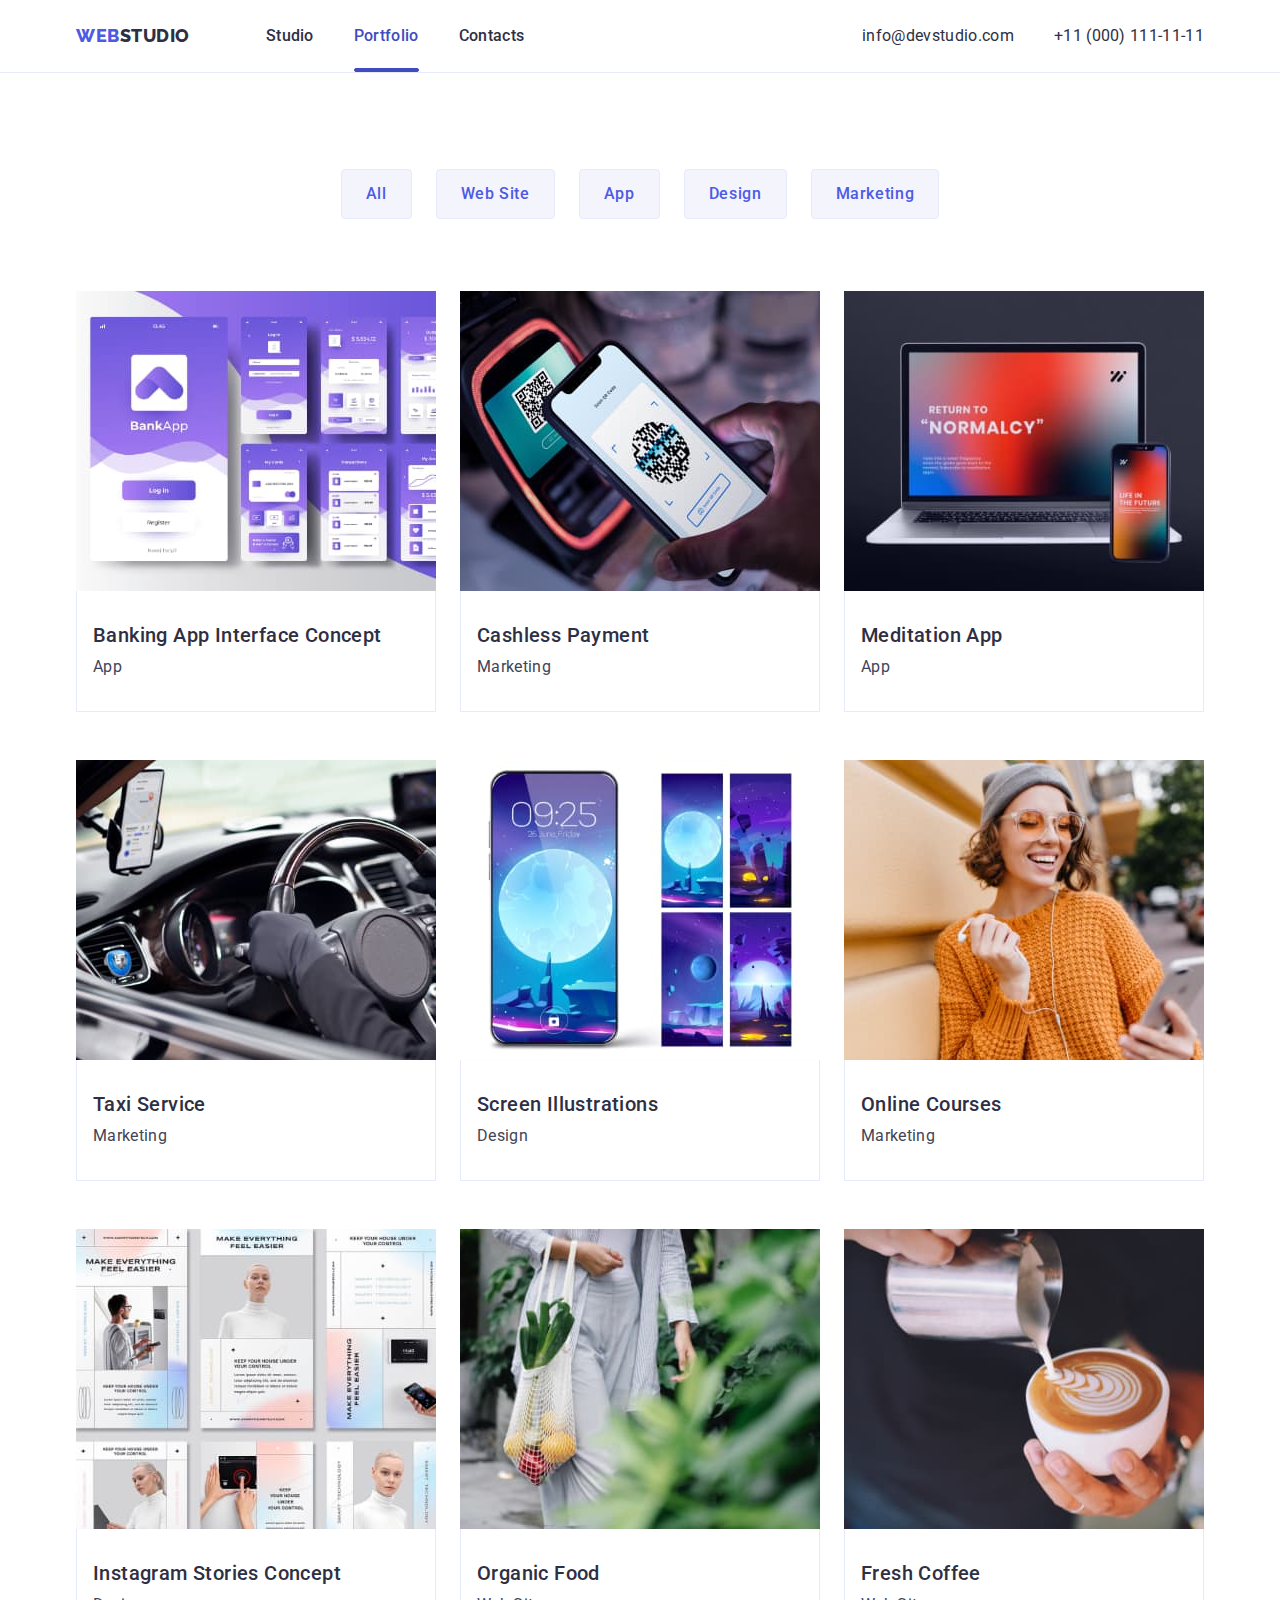
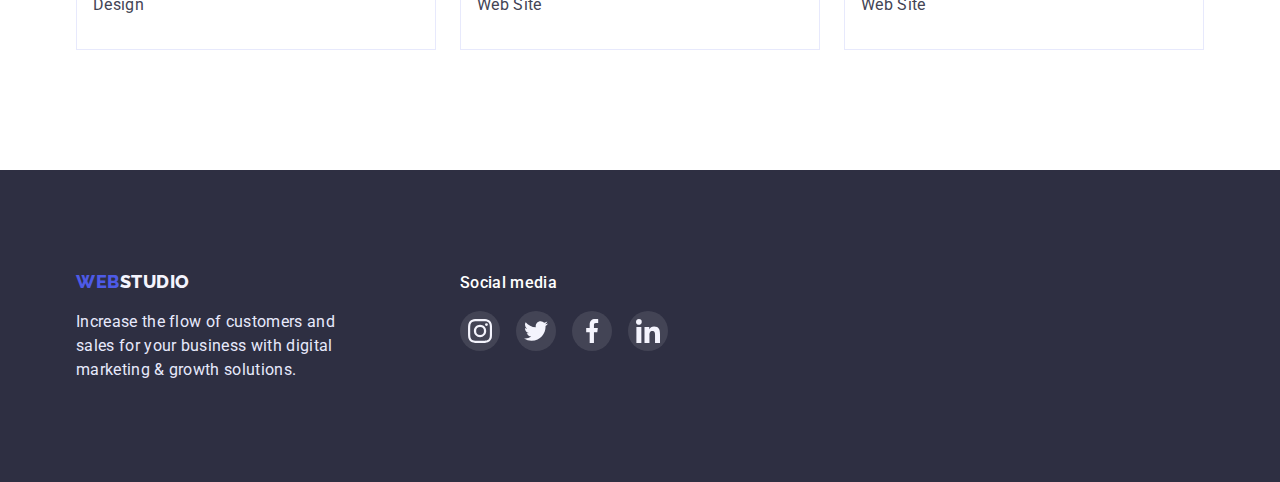
==== commit 05c6d9ff: "homew5upd" ====
--- a/portfolio.html
+++ b/portfolio.html
@@ -8,6 +8,10 @@
     <link
       href="https://fonts.googleapis.com/css2?family=Raleway:wght@800&family=Roboto:wght@400;500;700;900&display=swap"
       rel="stylesheet"
+    />
+    <link
+      rel="stylesheet"
+      href="https://cdnjs.cloudflare.com/ajax/libs/modern-normalize/1.1.0/modern-normalize.min.css"
     />
     <link rel="stylesheet" href="css/styles.css" />
   </head>
--- a/css/styles.css
+++ b/css/styles.css
@@ -52,31 +52,34 @@
   text-transform: uppercase;
   color: var(--aacent-color);
   display: block;
+  transition-property: color;
+  transition-duration: 250ms;
+  transition-timing-function: cubic-bezier(0.4, 0, 0.2, 1);
 }
 .logo-frst {
   color: var(--primary-text-color);
+  transition-property: color;
+  transition-duration: 250ms;
+  transition-timing-function: cubic-bezier(0.4, 0, 0.2, 1);
 }
 
 .logo:hover,
 .logo:focus {
   color: var(--hover-focus-color);
-  transition-duration: 250ms;
-  transition-timing-function: cubic-bezier(0.4, 0, 0.2, 1);
 }
 .logo-frst:hover,
 .logo-frst:focus {
   color: var(--hover-focus-color);
+}
+.logo-scnd {
+  color: var(--logo-seclast-color);
+  transition-property: color;
   transition-duration: 250ms;
   transition-timing-function: cubic-bezier(0.4, 0, 0.2, 1);
-}
-.logo-scnd {
-  color: var(--logo-seclast-color);
 }
 .logo-scnd:hover,
 .logo-scnd:focus {
   color: var(--hover-focus-color);
-  transition-duration: 250ms;
-  transition-timing-function: cubic-bezier(0.4, 0, 0.2, 1);
 }
 /*------------header--------------------*/
 .page-header {
@@ -108,11 +111,21 @@
   display: block;
   padding-top: 24px;
   padding-bottom: 24px;
+
+  transition-property: color;
+  transition-duration: 250ms;
+  transition-timing-function: cubic-bezier(0.4, 0, 0.2, 1);
+}
+
+.site-nav .link:hover,
+.site-nav .link:focus {
+  color: var(--hover-focus-color);
 }
 
 .link.current {
   position: relative;
   color: var(--hover-focus-color);
+  transition: opacity 250ms cubic-bezier(0.4, 0, 0.2, 1);
 }
 .link.current::after {
   content: '';
@@ -127,15 +140,6 @@
 
   left: 0;
   bottom: 0;
-
-  transition: opacity 250ms cubic-bezier(0.4, 0, 0.2, 1);
-}
-
-.site-nav .link:hover,
-.site-nav .link:focus {
-  color: var(--hover-focus-color);
-  transition-duration: 250ms;
-  transition-timing-function: cubic-bezier(0.4, 0, 0.2, 1);
 }
 
 .inf-nav {
@@ -153,12 +157,15 @@
   font-size: 16px;
   line-height: 1.5;
   letter-spacing: 0.02em;
-}
+
+  transition-property: color;
+  transition-duration: 250ms;
+  transition-timing-function: cubic-bezier(0.4, 0, 0.2, 1);
+}
+
 .inf-nav .nav-link:hover,
 .inf-nav .nav-link:focus {
   color: var(--hover-focus-color);
-  transition-duration: 250ms;
-  transition-timing-function: cubic-bezier(0.4, 0, 0.2, 1);
 }
 
 /*------------studio-------------------*/
@@ -370,12 +377,14 @@
   justify-content: center;
   align-items: center;
   background-color: var(--aacent-color);
+
+  transition-property: background-color;
+  transition-duration: 250ms;
+  transition-timing-function: cubic-bezier(0.4, 0, 0.2, 1);
 }
 
 .team-soc-link:is(:hover, :focus) {
   background-color: var(--hover-focus-color);
-  transition-duration: 250ms;
-  transition-timing-function: cubic-bezier(0.4, 0, 0.2, 1);
 }
 
 .team-soc-icon {
@@ -422,6 +431,9 @@
   justify-content: center;
   align-items: center;
   color: var(--logo-cust);
+
+  transition: border-color 250ms cubic-bezier(0.4, 0, 0.2, 1),
+    color 250ms cubic-bezier(0.4, 0, 0.2, 1);
 }
 
 .customer-icon {
@@ -431,8 +443,6 @@
 .customer-list-icon:is(:hover, :focus) {
   border-color: var(--hover-focus-color);
   color: var(--hover-focus-color);
-  transition-duration: 250ms;
-  transition-timing-function: cubic-bezier(0.4, 0, 0.2, 1);
 }
 
 /*button*/
@@ -449,12 +459,12 @@
   border: none;
   border-radius: 4px;
   padding: 16px 32px;
+
+  transition: background-color 250ms cubic-bezier(0.4, 0, 0.2, 1);
 }
 .button:hover,
 .button:focus {
   background-color: var(--hover-focus-color);
-  transition-duration: 250ms;
-  transition-timing-function: cubic-bezier(0.4, 0, 0.2, 1);
 }
 .button-active {
   font-family: 'Roboto', sans-serif;
@@ -483,17 +493,20 @@
 
   border: 1px solid #e7e9fc;
   border-radius: 4px;
+
+  transition: color 250ms cubic-bezier(0.4, 0, 0.2, 1),
+    background-color 250ms cubic-bezier(0.4, 0, 0.2, 1),
+    box-shadow 250ms cubic-bezier(0.4, 0, 0.2, 1);
 }
 
 .button-main:hover,
 .button-main:focus {
   color: var(--order-button-color);
   background-color: var(--aacent-color);
+  border-color: transparent;
   box-shadow: 0px 3px 1px rgba(0, 0, 0, 0.1), 0px 2px 1px rgba(0, 0, 0, 0.08),
     0px 2px 2px rgba(0, 0, 0, 0.12);
   border-radius: 4px;
-  transition-duration: 250ms;
-  transition-timing-function: cubic-bezier(0.4, 0, 0.2, 1);
 }
 /* ----------------footer---------------------------*/
 .last {
@@ -554,12 +567,14 @@
   padding: 0;
   border-radius: 50%;
   background-color: rgba(255, 255, 255, 0.1);
+
+  transition-property: background-color;
+  transition-duration: 250ms;
+  transition-timing-function: cubic-bezier(0.4, 0, 0.2, 1);
 }
 
 .footer-soc-link:is(:hover, :focus) {
   background-color: var(--logo-dark-hover);
-  transition-duration: 250ms;
-  transition-timing-function: cubic-bezier(0.4, 0, 0.2, 1);
 }
 
 /*portf*/
@@ -584,15 +599,6 @@
   column-gap: 24px;
   row-gap: 48px;
 }
-/*
-.services-item {
- width: calc((100%-48px)/3);
-}
-.services-item:not(:nth-child(3n)) {
-  margin-right: 24px;
- }
-
-*/
 
 .services-item {
   flex-basis: calc((100% - 48px) / 3);
@@ -600,6 +606,10 @@
 
 .services-link {
   display: block;
+
+  transition-property: box-shadow;
+  transition-duration: 250ms;
+  transition-timing-function: cubic-bezier(0.4, 0, 0.2, 1);
 }
 
 .services-link:is(:hover, :focus) {
@@ -607,8 +617,6 @@
   border-top: none;
   box-shadow: 0px 1px 6px rgba(46, 47, 66, 0.08), 0px 1px 1px rgba(46, 47, 66, 0.16),
     0px 2px 1px rgba(46, 47, 66, 0.08);
-  transition-duration: 250ms;
-  transition-timing-function: cubic-bezier(0.4, 0, 0.2, 1);
 }
 
 .services-item-wrap {
@@ -691,15 +699,28 @@
 .modal-close {
   width: 24px;
   height: 24px;
-  border: 1px solid var(--primary-text-color);
+  border: 1px solid rgba(0, 0, 0, 0.1);
   background-color: var(--footer-text-color);
   border-radius: 50%;
+  color: var(--primary-text-color);
+  cursor: pointer;
 
   display: flex;
   align-items: center;
   justify-content: center;
   margin-left: auto;
   padding: 0;
+  transition: background-color 250ms cubic-bezier(0.4, 0, 0.2, 1);
+}
+
+.modal-close:hover .modal-close-icon,
+.modal-close:focus .modal-close-icon {
+  fill: var(--order-button-color);
+}
+
+.modal-close:hover,
+.modal-close:focus {
+  background-color: var(--hover-focus-color);
 }
 
 .is-hidden {
